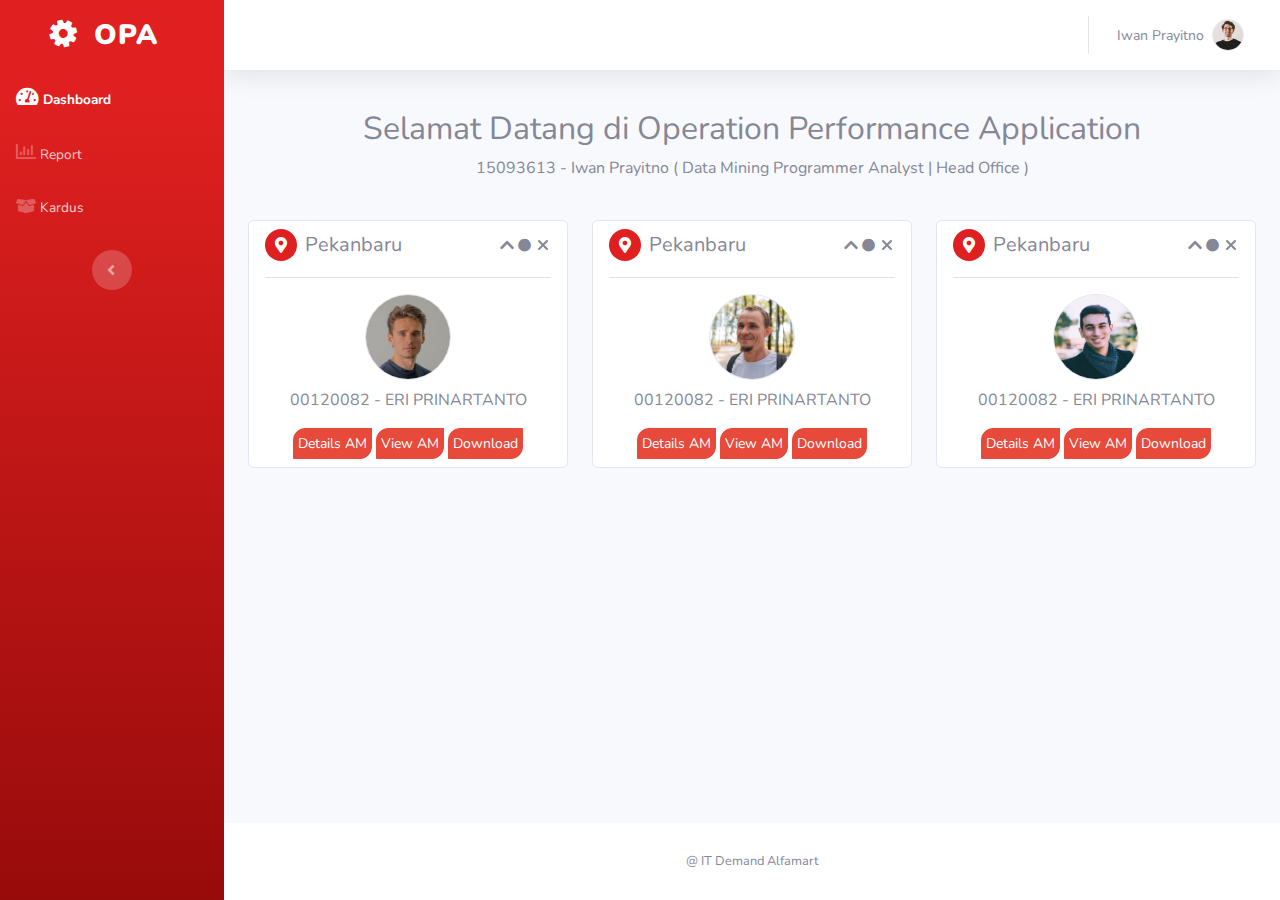
==== dashboard.html @ b94da0c9 "update" ====
<!DOCTYPE html>
<html>

<head>
    <meta charset="utf-8">
    <meta name="viewport" content="width=device-width, initial-scale=1.0, shrink-to-fit=no">
    <title>Dashboard - Brand</title>
    <link rel="stylesheet" href="assets/bootstrap/css/bootstrap.min.css">
    <link rel="stylesheet" href="https://fonts.googleapis.com/css?family=Nunito:200,200i,300,300i,400,400i,600,600i,700,700i,800,800i,900,900i&amp;display=swap">
    <link rel="stylesheet" href="assets/fonts/fontawesome-all.min.css">
    <link rel="stylesheet" href="assets/fonts/font-awesome.min.css">
    <link rel="stylesheet" href="assets/fonts/fontawesome5-overrides.min.css">
    <link rel="stylesheet" href="assets/css/Features-Cards-icons.css">
    <link rel="stylesheet" href="assets/css/untitled.css">
</head>

<body id="page-top">
    <div id="wrapper">
        <nav class="navbar navbar-dark align-items-start sidebar sidebar-dark accordion bg-gradient-red p-0">
            <div class="container-fluid d-flex flex-column p-0"><a class="navbar-brand d-flex justify-content-center align-items-center sidebar-brand m-0" href="#">
                    <div class="sidebar-brand-icon rotate-n-15"><i class="fa fa-gear"></i></div>
                    <div class="sidebar-brand-text mx-3"><span style="font-size: 28px;"><strong>OPA</strong><br></span></div>
                </a>
                <hr class="sidebar-divider my-0">
                <ul class="navbar-nav text-light" id="accordionSidebar">
                    <li class="nav-item"><a class="nav-link active" href="dashboard.html"><i class="fas fa-tachometer-alt" style="font-size: 20px;"></i><span>Dashboard</span></a></li>
                    <li class="nav-item"></li>
                    <li class="nav-item"><a class="nav-link" href="viewsummary.html"><i class="far fa-chart-bar" style="font-size: 20px;"></i><span>Report</span></a></li>
                    <li class="nav-item"><a class="nav-link" href="kardus.html"><i class="fas fa-box-open" style="font-size: 16px;"></i><span>Kardus</span></a></li>
                    <li class="nav-item"></li>
                </ul>
                <div class="text-center d-none d-md-inline"><button class="btn rounded-circle border-0" id="sidebarToggle" type="button"></button></div>
            </div>
        </nav>
        <div class="d-flex flex-column" id="content-wrapper">
            <div id="content">
                <nav class="navbar navbar-light navbar-expand bg-white shadow mb-4 topbar static-top">
                    <div class="container-fluid"><button class="btn btn-link d-md-none rounded-circle me-3" id="sidebarToggleTop" type="button"><i class="fas fa-bars text-danger"></i></button>
                        <ul class="navbar-nav flex-nowrap ms-auto">
                            <li class="nav-item dropdown no-arrow mx-1">
                                <div class="shadow dropdown-list dropdown-menu dropdown-menu-end" aria-labelledby="alertsDropdown"></div>
                            </li>
                            <div class="d-none d-sm-block topbar-divider"></div>
                            <li class="nav-item dropdown no-arrow">
                                <div class="nav-item dropdown no-arrow"><a class="dropdown-toggle nav-link" aria-expanded="false" data-bs-toggle="dropdown" href="#"><span class="d-block d-lg-inline me-2 text-gray-600 small">Iwan Prayitno</span><img class="border rounded-circle img-profile" src="assets/img/avatars/ProfileMain.png"></a>
                                    <div class="dropdown-menu shadow dropdown-menu-end animated--grow-in"><a class="dropdown-item" href="#"><i class="fas fa-user fa-sm fa-fw me-2 text-gray-400"></i>&nbsp;Profile</a><a class="dropdown-item" href="#"><i class="fas fa-cogs fa-sm fa-fw me-2 text-gray-400"></i>&nbsp;Settings</a><a class="dropdown-item" href="#"><i class="fas fa-list fa-sm fa-fw me-2 text-gray-400"></i>&nbsp;Activity log</a>
                                        <div class="dropdown-divider"></div><a class="dropdown-item" href="index.html"><i class="fas fa-sign-out-alt fa-sm fa-fw me-2 text-gray-400"></i>&nbsp;Logout</a>
                                    </div>
                                </div>
                            </li>
                        </ul>
                    </div>
                </nav>
                <div class="container py-4 py-xl-3">
                    <div class="row mb-4">
                        <div class="col-md-12 col-xl-10 text-center mx-auto">
                            <h2>Selamat Datang di Operation Performance Application</h2>
                            <p class="w-lg-50">15093613 - Iwan Prayitno ( Data Mining Programmer Analyst | Head Office )</p>
                        </div>
                    </div>
                    <div class="row gy-4 row-cols-1 row-cols-md-2 row-cols-xl-3" style="--bs-primary: #E02020;--bs-primary-rgb: 224,32,32;">
                        <div class="col">
                            <div class="card">
                                <div class="card-body py-2 px-3 text-center">
                                    <div class="d-flex align-items-center">
                                        <div class="bs-icon-sm bs-icon-circle bs-icon-primary d-flex justify-content-center align-items-center d-inline-block bs-icon me-2"><i class="fas fa-map-marker-alt"></i></div>
                                        <h5 class="m-0">Pekanbaru</h5><i class="fas fa-chevron-up ms-auto"></i><i class="fas fa-circle ms-1" style="font-size: 13px;"></i><svg xmlns="http://www.w3.org/2000/svg" viewBox="-96 0 512 512" width="1em" height="1em" fill="currentColor" class="ms-1">
                                            <!--! Font Awesome Free 6.1.1 by @fontawesome - https://fontawesome.com License - https://fontawesome.com/license/free (Icons: CC BY 4.0, Fonts: SIL OFL 1.1, Code: MIT License) Copyright 2022 Fonticons, Inc. -->
                                            <path d="M310.6 361.4c12.5 12.5 12.5 32.75 0 45.25C304.4 412.9 296.2 416 288 416s-16.38-3.125-22.62-9.375L160 301.3L54.63 406.6C48.38 412.9 40.19 416 32 416S15.63 412.9 9.375 406.6c-12.5-12.5-12.5-32.75 0-45.25l105.4-105.4L9.375 150.6c-12.5-12.5-12.5-32.75 0-45.25s32.75-12.5 45.25 0L160 210.8l105.4-105.4c12.5-12.5 32.75-12.5 45.25 0s12.5 32.75 0 45.25l-105.4 105.4L310.6 361.4z"></path>
                                        </svg>
                                    </div>
                                    <hr><img class="border rounded-circle img-profile mb-2" src="assets/img/avatars/Profile.png" width="86" height="86">
                                    <p class="card-text">00120082 - ERI PRINARTANTO</p>
                                    <div class="d-flex justify-content-center"><button class="btn btn-danger btn-sm w-auto px-1 btn-border-alf me-1" type="button">Details AM</button><button class="btn btn-danger btn-sm w-auto px-1 btn-border-alf me-1" type="button">View AM</button><button class="btn btn-danger btn-sm w-auto px-1 btn-border-alf" type="button">Download</button></div>
                                </div>
                            </div>
                        </div>
                        <div class="col">
                            <div class="card">
                                <div class="card-body py-2 px-3 text-center">
                                    <div class="d-flex align-items-center">
                                        <div class="bs-icon-sm bs-icon-circle bs-icon-primary d-flex justify-content-center align-items-center d-inline-block bs-icon me-2"><i class="fas fa-map-marker-alt"></i></div>
                                        <h5 class="m-0">Pekanbaru</h5><i class="fas fa-chevron-up ms-auto"></i><i class="fas fa-circle ms-1" style="font-size: 13px;"></i><svg xmlns="http://www.w3.org/2000/svg" viewBox="-96 0 512 512" width="1em" height="1em" fill="currentColor" class="ms-1">
                                            <!--! Font Awesome Free 6.1.1 by @fontawesome - https://fontawesome.com License - https://fontawesome.com/license/free (Icons: CC BY 4.0, Fonts: SIL OFL 1.1, Code: MIT License) Copyright 2022 Fonticons, Inc. -->
                                            <path d="M310.6 361.4c12.5 12.5 12.5 32.75 0 45.25C304.4 412.9 296.2 416 288 416s-16.38-3.125-22.62-9.375L160 301.3L54.63 406.6C48.38 412.9 40.19 416 32 416S15.63 412.9 9.375 406.6c-12.5-12.5-12.5-32.75 0-45.25l105.4-105.4L9.375 150.6c-12.5-12.5-12.5-32.75 0-45.25s32.75-12.5 45.25 0L160 210.8l105.4-105.4c12.5-12.5 32.75-12.5 45.25 0s12.5 32.75 0 45.25l-105.4 105.4L310.6 361.4z"></path>
                                        </svg>
                                    </div>
                                    <hr><img class="border rounded-circle img-profile mb-2" src="assets/img/avatars/Profile1.png" width="86" height="86">
                                    <p class="card-text">00120082 - ERI PRINARTANTO</p>
                                    <div class="d-flex justify-content-center"><button class="btn btn-danger btn-sm w-auto px-1 btn-border-alf me-1" type="button">Details AM</button><button class="btn btn-danger btn-sm w-auto px-1 btn-border-alf me-1" type="button">View AM</button><button class="btn btn-danger btn-sm w-auto px-1 btn-border-alf" type="button">Download</button></div>
                                </div>
                            </div>
                        </div>
                        <div class="col">
                            <div class="card">
                                <div class="card-body py-2 px-3 text-center">
                                    <div class="d-flex align-items-center">
                                        <div class="bs-icon-sm bs-icon-circle bs-icon-primary d-flex justify-content-center align-items-center d-inline-block bs-icon me-2"><i class="fas fa-map-marker-alt"></i></div>
                                        <h5 class="m-0">Pekanbaru</h5><i class="fas fa-chevron-up ms-auto"></i><i class="fas fa-circle ms-1" style="font-size: 13px;"></i><svg xmlns="http://www.w3.org/2000/svg" viewBox="-96 0 512 512" width="1em" height="1em" fill="currentColor" class="ms-1">
                                            <!--! Font Awesome Free 6.1.1 by @fontawesome - https://fontawesome.com License - https://fontawesome.com/license/free (Icons: CC BY 4.0, Fonts: SIL OFL 1.1, Code: MIT License) Copyright 2022 Fonticons, Inc. -->
                                            <path d="M310.6 361.4c12.5 12.5 12.5 32.75 0 45.25C304.4 412.9 296.2 416 288 416s-16.38-3.125-22.62-9.375L160 301.3L54.63 406.6C48.38 412.9 40.19 416 32 416S15.63 412.9 9.375 406.6c-12.5-12.5-12.5-32.75 0-45.25l105.4-105.4L9.375 150.6c-12.5-12.5-12.5-32.75 0-45.25s32.75-12.5 45.25 0L160 210.8l105.4-105.4c12.5-12.5 32.75-12.5 45.25 0s12.5 32.75 0 45.25l-105.4 105.4L310.6 361.4z"></path>
                                        </svg>
                                    </div>
                                    <hr><img class="border rounded-circle img-profile mb-2" src="assets/img/avatars/Profile2.png" width="86" height="86">
                                    <p class="card-text">00120082 - ERI PRINARTANTO</p>
                                    <div class="d-flex justify-content-center"><button class="btn btn-danger btn-sm w-auto px-1 btn-border-alf me-1" type="button">Details AM</button><button class="btn btn-danger btn-sm w-auto px-1 btn-border-alf me-1" type="button">View AM</button><button class="btn btn-danger btn-sm w-auto px-1 btn-border-alf" type="button">Download</button></div>
                                </div>
                            </div>
                        </div>
                    </div>
                </div>
            </div>
            <footer class="bg-white sticky-footer">
                <div class="container my-auto">
                    <div class="text-center my-auto copyright"><span>@ IT Demand Alfamart</span></div>
                </div>
            </footer>
        </div>
    </div>
    <script src="assets/bootstrap/js/bootstrap.min.js"></script>
    <script src="assets/js/theme.js"></script>
</body>

</html>
---- assets/fonts/fontawesome5-overrides.min.css ----
.fab.fa-bitcoin:before{content:"\f379"}.far.fa-calendar:before,.fas.fa-calendar:before{content:"\f133"}.far.fa-clipboard:before,.fas.fa-clipboard:before{content:"\f328"}.fab.fa-facebook-f:before{content:"\f39e"}.fab.fa-google-plus:before{content:"\f2b3"}.fas.fa-hotel:before{content:"\f594"}.fab.fa-linkedin:before{content:"\f08c"}.fas.fa-reply:before{content:"\f3e5"}.fas.fa-thermometer:before{content:"\f491"}.fab.fa-vimeo:before{content:"\f40a"}.far.fa-window-close:before,.fas.fa-window-close:before{content:"\f410"}.fab.fa-youtube-square:before{content:"\f431"}
---- assets/css/Features-Cards-icons.css ----
.bs-icon {
  --bs-icon-size: .75rem;
  display: flex;
  flex-shrink: 0;
  justify-content: center;
  align-items: center;
  font-size: var(--bs-icon-size);
  width: calc(var(--bs-icon-size) * 2);
  height: calc(var(--bs-icon-size) * 2);
  color: var(--bs-primary);
}

.bs-icon-xs {
  --bs-icon-size: 1rem;
  width: calc(var(--bs-icon-size) * 1.5);
  height: calc(var(--bs-icon-size) * 1.5);
}

.bs-icon-sm {
  --bs-icon-size: 1rem;
}

.bs-icon-md {
  --bs-icon-size: 1.5rem;
}

.bs-icon-lg {
  --bs-icon-size: 2rem;
}

.bs-icon-xl {
  --bs-icon-size: 2.5rem;
}

.bs-icon.bs-icon-primary {
  color: var(--bs-white);
  background: var(--bs-primary);
}

.bs-icon.bs-icon-primary-light {
  color: var(--bs-primary);
  background: rgba(var(--bs-primary-rgb), .2);
}

.bs-icon.bs-icon-semi-white {
  color: var(--bs-primary);
  background: rgba(255, 255, 255, .5);
}

.bs-icon.bs-icon-rounded {
  border-radius: .5rem;
}

.bs-icon.bs-icon-circle {
  border-radius: 50%;
}
---- assets/css/untitled.css ----
.border-radius-alfamart {
  border-radius: 24px 0px 24px 0px;
}

.bg-gradient-red {
  background-color: #E02020;
  background-image: linear-gradient(180deg, #E02020 10%, #980b0b 100%);
  background-size: cover;
}

.webkit-center {
  text-align: -webkit-center;
}

.red-alfa {
  background: #E02020;
}

.btn-border-alf {
  border-radius: 12px 0 12px 0;
}

.vertical-align-middle {
  vertical-align: middle;
}

.dropdown-item.active, .dropdown-item:active {
  color: #fff;
  text-decoration: none;
  background-color: #E02020;
}
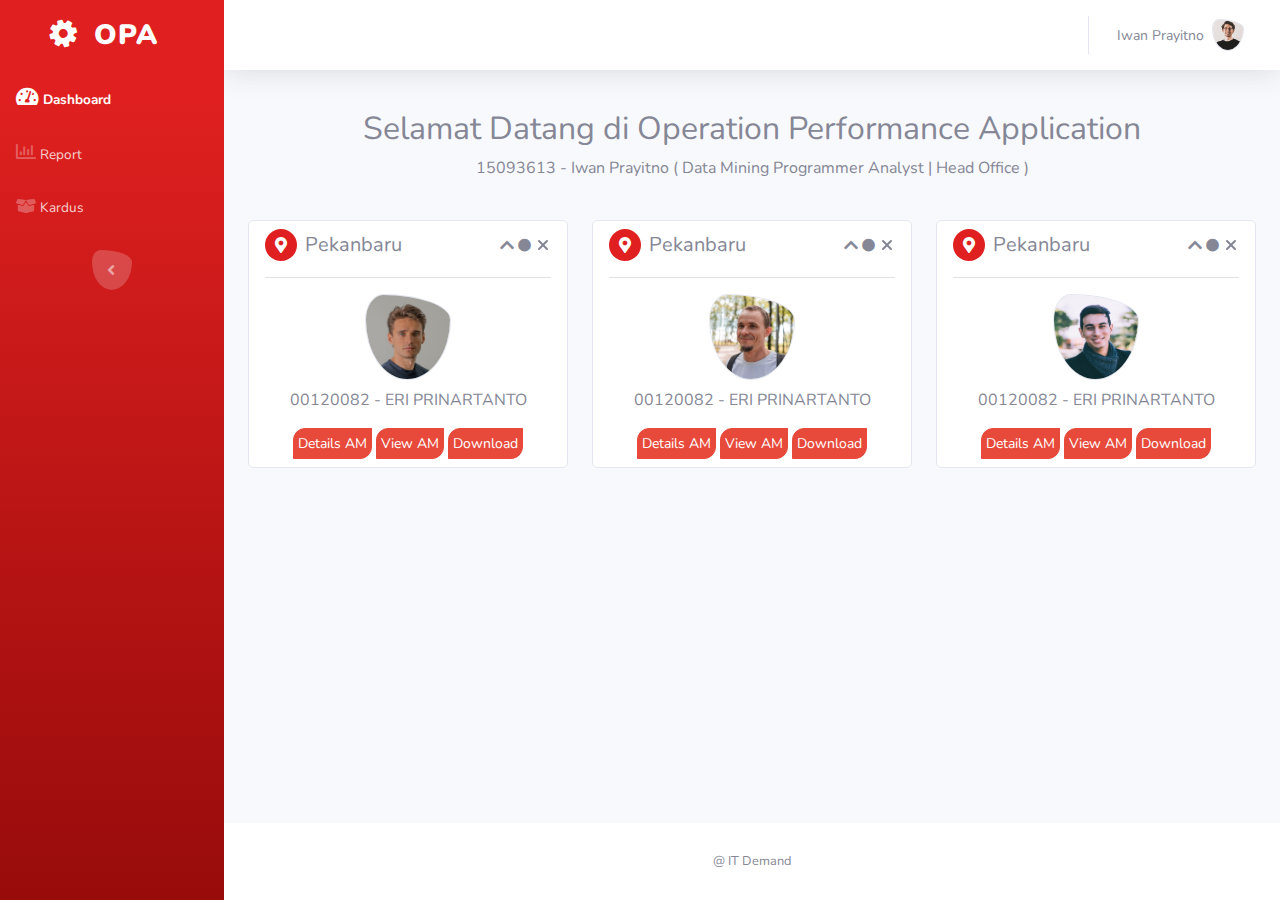
==== commit b6344cd6: "update" ====
--- a/dashboard.html
+++ b/dashboard.html
@@ -112,7 +112,7 @@
             </div>
             <footer class="bg-white sticky-footer">
                 <div class="container my-auto">
-                    <div class="text-center my-auto copyright"><span>@ IT Demand Alfamart</span></div>
+                    <div class="text-center my-auto copyright"><span>@ IT Demand</span></div>
                 </div>
             </footer>
         </div>
--- a/assets/css/untitled.css
+++ b/assets/css/untitled.css
@@ -30,3 +30,7 @@
   background-color: #E02020;
 }
 
+.rounded-circle {
+  border-radius: 21% 79% 51% 49% / 30% 30% 70% 70% !important;
+}
+
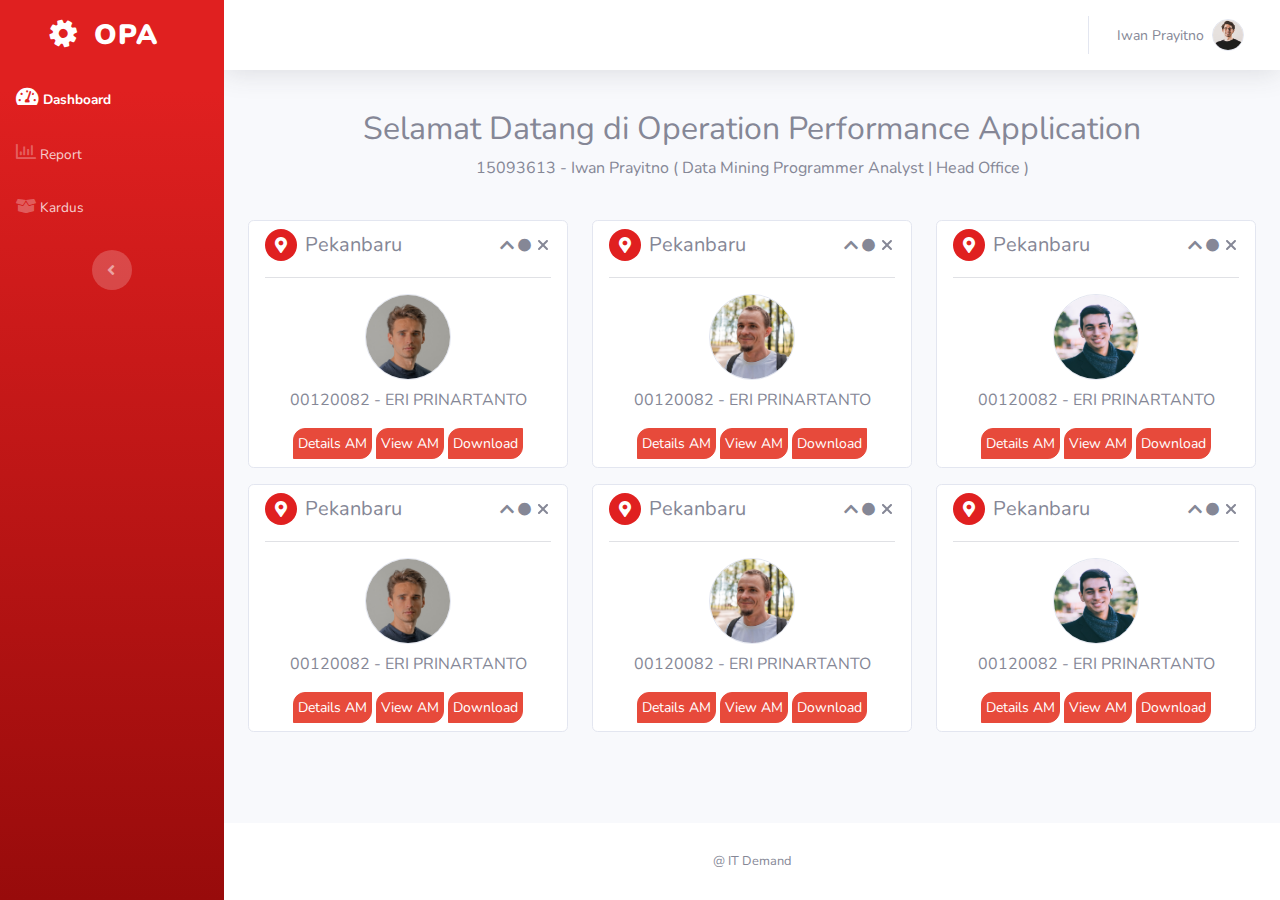
==== commit b18fd371: "update" ====
--- a/dashboard.html
+++ b/dashboard.html
@@ -58,7 +58,57 @@
                             <p class="w-lg-50">15093613 - Iwan Prayitno ( Data Mining Programmer Analyst | Head Office )</p>
                         </div>
                     </div>
-                    <div class="row gy-4 row-cols-1 row-cols-md-2 row-cols-xl-3" style="--bs-primary: #E02020;--bs-primary-rgb: 224,32,32;">
+                    <div class="row gy-4 row-cols-1 row-cols-md-2 row-cols-xl-3 mb-3" style="--bs-primary: #E02020;--bs-primary-rgb: 224,32,32;">
+                        <div class="col">
+                            <div class="card">
+                                <div class="card-body py-2 px-3 text-center">
+                                    <div class="d-flex align-items-center">
+                                        <div class="bs-icon-sm bs-icon-circle bs-icon-primary d-flex justify-content-center align-items-center d-inline-block bs-icon me-2"><i class="fas fa-map-marker-alt"></i></div>
+                                        <h5 class="m-0">Pekanbaru</h5><i class="fas fa-chevron-up ms-auto"></i><i class="fas fa-circle ms-1" style="font-size: 13px;"></i><svg xmlns="http://www.w3.org/2000/svg" viewBox="-96 0 512 512" width="1em" height="1em" fill="currentColor" class="ms-1">
+                                            <!--! Font Awesome Free 6.1.1 by @fontawesome - https://fontawesome.com License - https://fontawesome.com/license/free (Icons: CC BY 4.0, Fonts: SIL OFL 1.1, Code: MIT License) Copyright 2022 Fonticons, Inc. -->
+                                            <path d="M310.6 361.4c12.5 12.5 12.5 32.75 0 45.25C304.4 412.9 296.2 416 288 416s-16.38-3.125-22.62-9.375L160 301.3L54.63 406.6C48.38 412.9 40.19 416 32 416S15.63 412.9 9.375 406.6c-12.5-12.5-12.5-32.75 0-45.25l105.4-105.4L9.375 150.6c-12.5-12.5-12.5-32.75 0-45.25s32.75-12.5 45.25 0L160 210.8l105.4-105.4c12.5-12.5 32.75-12.5 45.25 0s12.5 32.75 0 45.25l-105.4 105.4L310.6 361.4z"></path>
+                                        </svg>
+                                    </div>
+                                    <hr><img class="border rounded-circle img-profile mb-2" src="assets/img/avatars/Profile.png" width="86" height="86">
+                                    <p class="card-text">00120082 - ERI PRINARTANTO</p>
+                                    <div class="d-flex justify-content-center"><button class="btn btn-danger btn-sm w-auto px-1 btn-border-alf me-1" type="button">Details AM</button><button class="btn btn-danger btn-sm w-auto px-1 btn-border-alf me-1" type="button">View AM</button><button class="btn btn-danger btn-sm w-auto px-1 btn-border-alf" type="button">Download</button></div>
+                                </div>
+                            </div>
+                        </div>
+                        <div class="col">
+                            <div class="card">
+                                <div class="card-body py-2 px-3 text-center">
+                                    <div class="d-flex align-items-center">
+                                        <div class="bs-icon-sm bs-icon-circle bs-icon-primary d-flex justify-content-center align-items-center d-inline-block bs-icon me-2"><i class="fas fa-map-marker-alt"></i></div>
+                                        <h5 class="m-0">Pekanbaru</h5><i class="fas fa-chevron-up ms-auto"></i><i class="fas fa-circle ms-1" style="font-size: 13px;"></i><svg xmlns="http://www.w3.org/2000/svg" viewBox="-96 0 512 512" width="1em" height="1em" fill="currentColor" class="ms-1">
+                                            <!--! Font Awesome Free 6.1.1 by @fontawesome - https://fontawesome.com License - https://fontawesome.com/license/free (Icons: CC BY 4.0, Fonts: SIL OFL 1.1, Code: MIT License) Copyright 2022 Fonticons, Inc. -->
+                                            <path d="M310.6 361.4c12.5 12.5 12.5 32.75 0 45.25C304.4 412.9 296.2 416 288 416s-16.38-3.125-22.62-9.375L160 301.3L54.63 406.6C48.38 412.9 40.19 416 32 416S15.63 412.9 9.375 406.6c-12.5-12.5-12.5-32.75 0-45.25l105.4-105.4L9.375 150.6c-12.5-12.5-12.5-32.75 0-45.25s32.75-12.5 45.25 0L160 210.8l105.4-105.4c12.5-12.5 32.75-12.5 45.25 0s12.5 32.75 0 45.25l-105.4 105.4L310.6 361.4z"></path>
+                                        </svg>
+                                    </div>
+                                    <hr><img class="border rounded-circle img-profile mb-2" src="assets/img/avatars/Profile1.png" width="86" height="86">
+                                    <p class="card-text">00120082 - ERI PRINARTANTO</p>
+                                    <div class="d-flex justify-content-center"><button class="btn btn-danger btn-sm w-auto px-1 btn-border-alf me-1" type="button">Details AM</button><button class="btn btn-danger btn-sm w-auto px-1 btn-border-alf me-1" type="button">View AM</button><button class="btn btn-danger btn-sm w-auto px-1 btn-border-alf" type="button">Download</button></div>
+                                </div>
+                            </div>
+                        </div>
+                        <div class="col">
+                            <div class="card">
+                                <div class="card-body py-2 px-3 text-center">
+                                    <div class="d-flex align-items-center">
+                                        <div class="bs-icon-sm bs-icon-circle bs-icon-primary d-flex justify-content-center align-items-center d-inline-block bs-icon me-2"><i class="fas fa-map-marker-alt"></i></div>
+                                        <h5 class="m-0">Pekanbaru</h5><i class="fas fa-chevron-up ms-auto"></i><i class="fas fa-circle ms-1" style="font-size: 13px;"></i><svg xmlns="http://www.w3.org/2000/svg" viewBox="-96 0 512 512" width="1em" height="1em" fill="currentColor" class="ms-1">
+                                            <!--! Font Awesome Free 6.1.1 by @fontawesome - https://fontawesome.com License - https://fontawesome.com/license/free (Icons: CC BY 4.0, Fonts: SIL OFL 1.1, Code: MIT License) Copyright 2022 Fonticons, Inc. -->
+                                            <path d="M310.6 361.4c12.5 12.5 12.5 32.75 0 45.25C304.4 412.9 296.2 416 288 416s-16.38-3.125-22.62-9.375L160 301.3L54.63 406.6C48.38 412.9 40.19 416 32 416S15.63 412.9 9.375 406.6c-12.5-12.5-12.5-32.75 0-45.25l105.4-105.4L9.375 150.6c-12.5-12.5-12.5-32.75 0-45.25s32.75-12.5 45.25 0L160 210.8l105.4-105.4c12.5-12.5 32.75-12.5 45.25 0s12.5 32.75 0 45.25l-105.4 105.4L310.6 361.4z"></path>
+                                        </svg>
+                                    </div>
+                                    <hr><img class="border rounded-circle img-profile mb-2" src="assets/img/avatars/Profile2.png" width="86" height="86">
+                                    <p class="card-text">00120082 - ERI PRINARTANTO</p>
+                                    <div class="d-flex justify-content-center"><button class="btn btn-danger btn-sm w-auto px-1 btn-border-alf me-1" type="button">Details AM</button><button class="btn btn-danger btn-sm w-auto px-1 btn-border-alf me-1" type="button">View AM</button><button class="btn btn-danger btn-sm w-auto px-1 btn-border-alf" type="button">Download</button></div>
+                                </div>
+                            </div>
+                        </div>
+                    </div>
+                    <div class="row gy-4 row-cols-1 row-cols-md-2 row-cols-xl-3 mb-3" style="--bs-primary: #E02020;--bs-primary-rgb: 224,32,32;">
                         <div class="col">
                             <div class="card">
                                 <div class="card-body py-2 px-3 text-center">
@@ -118,6 +168,7 @@
         </div>
     </div>
     <script src="assets/bootstrap/js/bootstrap.min.js"></script>
+    <script src="assets/js/gaugechart.js"></script>
     <script src="assets/js/theme.js"></script>
 </body>
 
--- a/assets/css/untitled.css
+++ b/assets/css/untitled.css
@@ -31,6 +31,6 @@
 }
 
 .rounded-circle {
-  border-radius: 21% 79% 51% 49% / 30% 30% 70% 70% !important;
+  border-radius: 50%;
 }
 
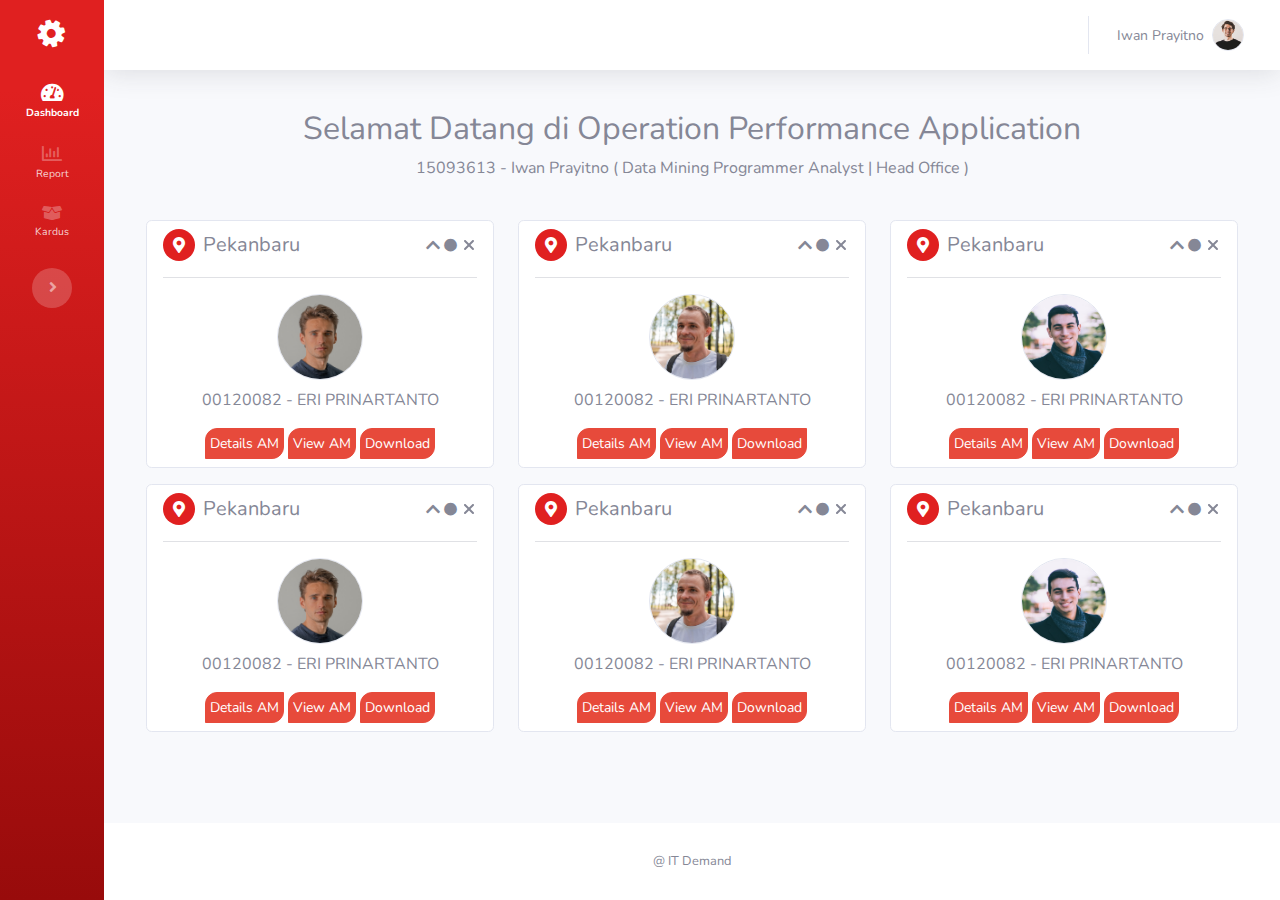
==== commit 8654b1f3: "update" ====
--- a/dashboard.html
+++ b/dashboard.html
@@ -16,7 +16,7 @@
 
 <body id="page-top">
     <div id="wrapper">
-        <nav class="navbar navbar-dark align-items-start sidebar sidebar-dark accordion bg-gradient-red p-0">
+        <nav class="navbar navbar-dark align-items-start sidebar sidebar-dark accordion bg-gradient-red p-0 toggled">
             <div class="container-fluid d-flex flex-column p-0"><a class="navbar-brand d-flex justify-content-center align-items-center sidebar-brand m-0" href="#">
                     <div class="sidebar-brand-icon rotate-n-15"><i class="fa fa-gear"></i></div>
                     <div class="sidebar-brand-text mx-3"><span style="font-size: 28px;"><strong>OPA</strong><br></span></div>
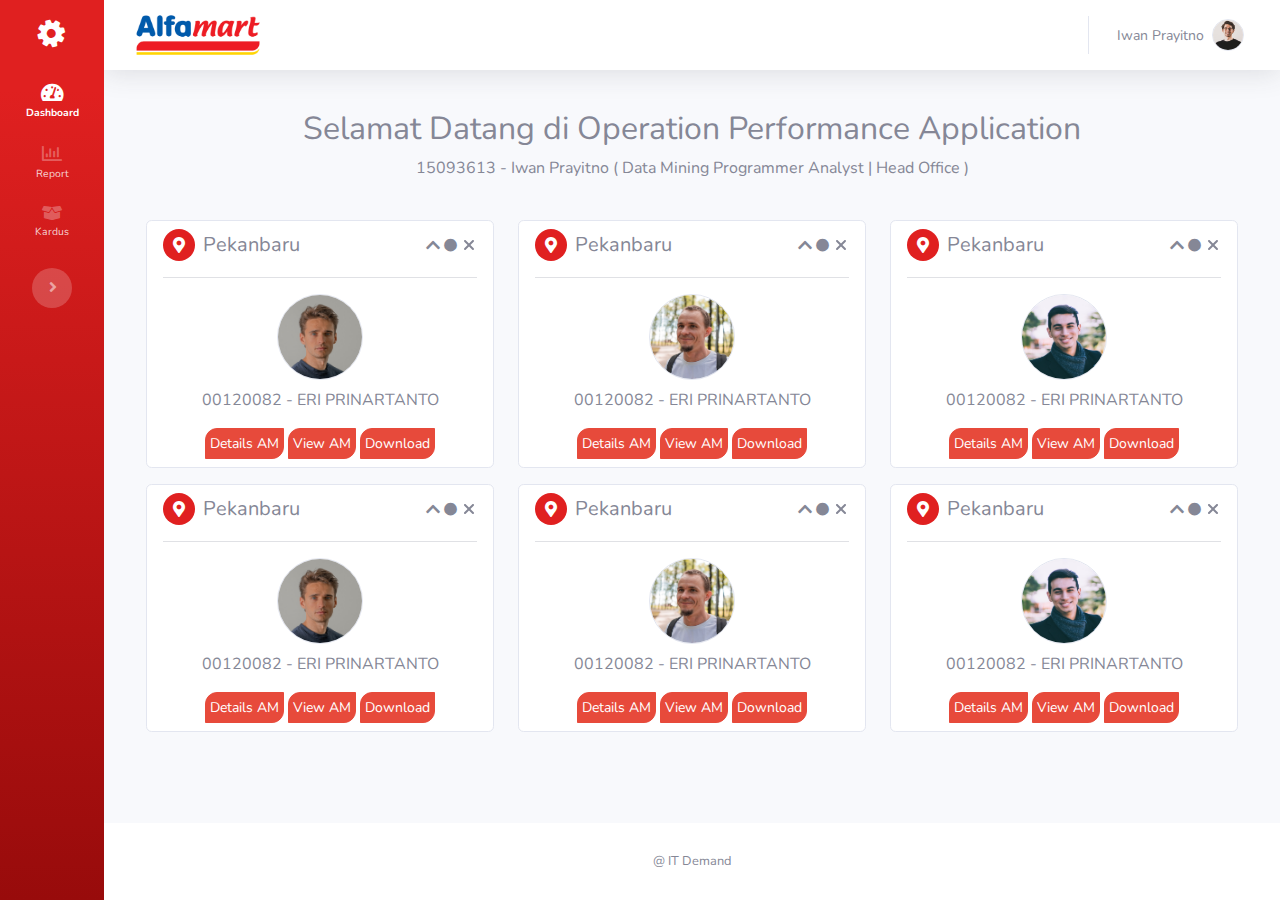
==== commit 3b243d46: "update" ====
--- a/dashboard.html
+++ b/dashboard.html
@@ -1,175 +1,503 @@
 <!DOCTYPE html>
 <html>
+  <head>
+    <meta charset="utf-8" />
+    <meta
+      name="viewport"
+      content="width=device-width, initial-scale=1.0, shrink-to-fit=no"
+    />
+    <title>Dashboard - Brand</title>
+    <link rel="stylesheet" href="assets/bootstrap/css/bootstrap.min.css" />
+    <link
+      rel="stylesheet"
+      href="https://fonts.googleapis.com/css?family=Nunito:200,200i,300,300i,400,400i,600,600i,700,700i,800,800i,900,900i&amp;display=swap"
+    />
+    <link rel="stylesheet" href="assets/fonts/fontawesome-all.min.css" />
+    <link rel="stylesheet" href="assets/fonts/font-awesome.min.css" />
+    <link rel="stylesheet" href="assets/fonts/fontawesome5-overrides.min.css" />
+    <link rel="stylesheet" href="assets/css/Features-Cards-icons.css" />
+    <link rel="stylesheet" href="assets/css/untitled.css" />
+  </head>
 
-<head>
-    <meta charset="utf-8">
-    <meta name="viewport" content="width=device-width, initial-scale=1.0, shrink-to-fit=no">
-    <title>Dashboard - Brand</title>
-    <link rel="stylesheet" href="assets/bootstrap/css/bootstrap.min.css">
-    <link rel="stylesheet" href="https://fonts.googleapis.com/css?family=Nunito:200,200i,300,300i,400,400i,600,600i,700,700i,800,800i,900,900i&amp;display=swap">
-    <link rel="stylesheet" href="assets/fonts/fontawesome-all.min.css">
-    <link rel="stylesheet" href="assets/fonts/font-awesome.min.css">
-    <link rel="stylesheet" href="assets/fonts/fontawesome5-overrides.min.css">
-    <link rel="stylesheet" href="assets/css/Features-Cards-icons.css">
-    <link rel="stylesheet" href="assets/css/untitled.css">
-</head>
-
-<body id="page-top">
+  <body id="page-top">
     <div id="wrapper">
-        <nav class="navbar navbar-dark align-items-start sidebar sidebar-dark accordion bg-gradient-red p-0 toggled">
-            <div class="container-fluid d-flex flex-column p-0"><a class="navbar-brand d-flex justify-content-center align-items-center sidebar-brand m-0" href="#">
-                    <div class="sidebar-brand-icon rotate-n-15"><i class="fa fa-gear"></i></div>
-                    <div class="sidebar-brand-text mx-3"><span style="font-size: 28px;"><strong>OPA</strong><br></span></div>
-                </a>
-                <hr class="sidebar-divider my-0">
-                <ul class="navbar-nav text-light" id="accordionSidebar">
-                    <li class="nav-item"><a class="nav-link active" href="dashboard.html"><i class="fas fa-tachometer-alt" style="font-size: 20px;"></i><span>Dashboard</span></a></li>
-                    <li class="nav-item"></li>
-                    <li class="nav-item"><a class="nav-link" href="viewsummary.html"><i class="far fa-chart-bar" style="font-size: 20px;"></i><span>Report</span></a></li>
-                    <li class="nav-item"><a class="nav-link" href="kardus.html"><i class="fas fa-box-open" style="font-size: 16px;"></i><span>Kardus</span></a></li>
-                    <li class="nav-item"></li>
-                </ul>
-                <div class="text-center d-none d-md-inline"><button class="btn rounded-circle border-0" id="sidebarToggle" type="button"></button></div>
-            </div>
-        </nav>
-        <div class="d-flex flex-column" id="content-wrapper">
-            <div id="content">
-                <nav class="navbar navbar-light navbar-expand bg-white shadow mb-4 topbar static-top">
-                    <div class="container-fluid"><button class="btn btn-link d-md-none rounded-circle me-3" id="sidebarToggleTop" type="button"><i class="fas fa-bars text-danger"></i></button>
-                        <ul class="navbar-nav flex-nowrap ms-auto">
-                            <li class="nav-item dropdown no-arrow mx-1">
-                                <div class="shadow dropdown-list dropdown-menu dropdown-menu-end" aria-labelledby="alertsDropdown"></div>
-                            </li>
-                            <div class="d-none d-sm-block topbar-divider"></div>
-                            <li class="nav-item dropdown no-arrow">
-                                <div class="nav-item dropdown no-arrow"><a class="dropdown-toggle nav-link" aria-expanded="false" data-bs-toggle="dropdown" href="#"><span class="d-block d-lg-inline me-2 text-gray-600 small">Iwan Prayitno</span><img class="border rounded-circle img-profile" src="assets/img/avatars/ProfileMain.png"></a>
-                                    <div class="dropdown-menu shadow dropdown-menu-end animated--grow-in"><a class="dropdown-item" href="#"><i class="fas fa-user fa-sm fa-fw me-2 text-gray-400"></i>&nbsp;Profile</a><a class="dropdown-item" href="#"><i class="fas fa-cogs fa-sm fa-fw me-2 text-gray-400"></i>&nbsp;Settings</a><a class="dropdown-item" href="#"><i class="fas fa-list fa-sm fa-fw me-2 text-gray-400"></i>&nbsp;Activity log</a>
-                                        <div class="dropdown-divider"></div><a class="dropdown-item" href="index.html"><i class="fas fa-sign-out-alt fa-sm fa-fw me-2 text-gray-400"></i>&nbsp;Logout</a>
-                                    </div>
-                                </div>
-                            </li>
-                        </ul>
-                    </div>
-                </nav>
-                <div class="container py-4 py-xl-3">
-                    <div class="row mb-4">
-                        <div class="col-md-12 col-xl-10 text-center mx-auto">
-                            <h2>Selamat Datang di Operation Performance Application</h2>
-                            <p class="w-lg-50">15093613 - Iwan Prayitno ( Data Mining Programmer Analyst | Head Office )</p>
-                        </div>
-                    </div>
-                    <div class="row gy-4 row-cols-1 row-cols-md-2 row-cols-xl-3 mb-3" style="--bs-primary: #E02020;--bs-primary-rgb: 224,32,32;">
-                        <div class="col">
-                            <div class="card">
-                                <div class="card-body py-2 px-3 text-center">
-                                    <div class="d-flex align-items-center">
-                                        <div class="bs-icon-sm bs-icon-circle bs-icon-primary d-flex justify-content-center align-items-center d-inline-block bs-icon me-2"><i class="fas fa-map-marker-alt"></i></div>
-                                        <h5 class="m-0">Pekanbaru</h5><i class="fas fa-chevron-up ms-auto"></i><i class="fas fa-circle ms-1" style="font-size: 13px;"></i><svg xmlns="http://www.w3.org/2000/svg" viewBox="-96 0 512 512" width="1em" height="1em" fill="currentColor" class="ms-1">
-                                            <!--! Font Awesome Free 6.1.1 by @fontawesome - https://fontawesome.com License - https://fontawesome.com/license/free (Icons: CC BY 4.0, Fonts: SIL OFL 1.1, Code: MIT License) Copyright 2022 Fonticons, Inc. -->
-                                            <path d="M310.6 361.4c12.5 12.5 12.5 32.75 0 45.25C304.4 412.9 296.2 416 288 416s-16.38-3.125-22.62-9.375L160 301.3L54.63 406.6C48.38 412.9 40.19 416 32 416S15.63 412.9 9.375 406.6c-12.5-12.5-12.5-32.75 0-45.25l105.4-105.4L9.375 150.6c-12.5-12.5-12.5-32.75 0-45.25s32.75-12.5 45.25 0L160 210.8l105.4-105.4c12.5-12.5 32.75-12.5 45.25 0s12.5 32.75 0 45.25l-105.4 105.4L310.6 361.4z"></path>
-                                        </svg>
-                                    </div>
-                                    <hr><img class="border rounded-circle img-profile mb-2" src="assets/img/avatars/Profile.png" width="86" height="86">
-                                    <p class="card-text">00120082 - ERI PRINARTANTO</p>
-                                    <div class="d-flex justify-content-center"><button class="btn btn-danger btn-sm w-auto px-1 btn-border-alf me-1" type="button">Details AM</button><button class="btn btn-danger btn-sm w-auto px-1 btn-border-alf me-1" type="button">View AM</button><button class="btn btn-danger btn-sm w-auto px-1 btn-border-alf" type="button">Download</button></div>
-                                </div>
-                            </div>
-                        </div>
-                        <div class="col">
-                            <div class="card">
-                                <div class="card-body py-2 px-3 text-center">
-                                    <div class="d-flex align-items-center">
-                                        <div class="bs-icon-sm bs-icon-circle bs-icon-primary d-flex justify-content-center align-items-center d-inline-block bs-icon me-2"><i class="fas fa-map-marker-alt"></i></div>
-                                        <h5 class="m-0">Pekanbaru</h5><i class="fas fa-chevron-up ms-auto"></i><i class="fas fa-circle ms-1" style="font-size: 13px;"></i><svg xmlns="http://www.w3.org/2000/svg" viewBox="-96 0 512 512" width="1em" height="1em" fill="currentColor" class="ms-1">
-                                            <!--! Font Awesome Free 6.1.1 by @fontawesome - https://fontawesome.com License - https://fontawesome.com/license/free (Icons: CC BY 4.0, Fonts: SIL OFL 1.1, Code: MIT License) Copyright 2022 Fonticons, Inc. -->
-                                            <path d="M310.6 361.4c12.5 12.5 12.5 32.75 0 45.25C304.4 412.9 296.2 416 288 416s-16.38-3.125-22.62-9.375L160 301.3L54.63 406.6C48.38 412.9 40.19 416 32 416S15.63 412.9 9.375 406.6c-12.5-12.5-12.5-32.75 0-45.25l105.4-105.4L9.375 150.6c-12.5-12.5-12.5-32.75 0-45.25s32.75-12.5 45.25 0L160 210.8l105.4-105.4c12.5-12.5 32.75-12.5 45.25 0s12.5 32.75 0 45.25l-105.4 105.4L310.6 361.4z"></path>
-                                        </svg>
-                                    </div>
-                                    <hr><img class="border rounded-circle img-profile mb-2" src="assets/img/avatars/Profile1.png" width="86" height="86">
-                                    <p class="card-text">00120082 - ERI PRINARTANTO</p>
-                                    <div class="d-flex justify-content-center"><button class="btn btn-danger btn-sm w-auto px-1 btn-border-alf me-1" type="button">Details AM</button><button class="btn btn-danger btn-sm w-auto px-1 btn-border-alf me-1" type="button">View AM</button><button class="btn btn-danger btn-sm w-auto px-1 btn-border-alf" type="button">Download</button></div>
-                                </div>
-                            </div>
-                        </div>
-                        <div class="col">
-                            <div class="card">
-                                <div class="card-body py-2 px-3 text-center">
-                                    <div class="d-flex align-items-center">
-                                        <div class="bs-icon-sm bs-icon-circle bs-icon-primary d-flex justify-content-center align-items-center d-inline-block bs-icon me-2"><i class="fas fa-map-marker-alt"></i></div>
-                                        <h5 class="m-0">Pekanbaru</h5><i class="fas fa-chevron-up ms-auto"></i><i class="fas fa-circle ms-1" style="font-size: 13px;"></i><svg xmlns="http://www.w3.org/2000/svg" viewBox="-96 0 512 512" width="1em" height="1em" fill="currentColor" class="ms-1">
-                                            <!--! Font Awesome Free 6.1.1 by @fontawesome - https://fontawesome.com License - https://fontawesome.com/license/free (Icons: CC BY 4.0, Fonts: SIL OFL 1.1, Code: MIT License) Copyright 2022 Fonticons, Inc. -->
-                                            <path d="M310.6 361.4c12.5 12.5 12.5 32.75 0 45.25C304.4 412.9 296.2 416 288 416s-16.38-3.125-22.62-9.375L160 301.3L54.63 406.6C48.38 412.9 40.19 416 32 416S15.63 412.9 9.375 406.6c-12.5-12.5-12.5-32.75 0-45.25l105.4-105.4L9.375 150.6c-12.5-12.5-12.5-32.75 0-45.25s32.75-12.5 45.25 0L160 210.8l105.4-105.4c12.5-12.5 32.75-12.5 45.25 0s12.5 32.75 0 45.25l-105.4 105.4L310.6 361.4z"></path>
-                                        </svg>
-                                    </div>
-                                    <hr><img class="border rounded-circle img-profile mb-2" src="assets/img/avatars/Profile2.png" width="86" height="86">
-                                    <p class="card-text">00120082 - ERI PRINARTANTO</p>
-                                    <div class="d-flex justify-content-center"><button class="btn btn-danger btn-sm w-auto px-1 btn-border-alf me-1" type="button">Details AM</button><button class="btn btn-danger btn-sm w-auto px-1 btn-border-alf me-1" type="button">View AM</button><button class="btn btn-danger btn-sm w-auto px-1 btn-border-alf" type="button">Download</button></div>
-                                </div>
-                            </div>
-                        </div>
-                    </div>
-                    <div class="row gy-4 row-cols-1 row-cols-md-2 row-cols-xl-3 mb-3" style="--bs-primary: #E02020;--bs-primary-rgb: 224,32,32;">
-                        <div class="col">
-                            <div class="card">
-                                <div class="card-body py-2 px-3 text-center">
-                                    <div class="d-flex align-items-center">
-                                        <div class="bs-icon-sm bs-icon-circle bs-icon-primary d-flex justify-content-center align-items-center d-inline-block bs-icon me-2"><i class="fas fa-map-marker-alt"></i></div>
-                                        <h5 class="m-0">Pekanbaru</h5><i class="fas fa-chevron-up ms-auto"></i><i class="fas fa-circle ms-1" style="font-size: 13px;"></i><svg xmlns="http://www.w3.org/2000/svg" viewBox="-96 0 512 512" width="1em" height="1em" fill="currentColor" class="ms-1">
-                                            <!--! Font Awesome Free 6.1.1 by @fontawesome - https://fontawesome.com License - https://fontawesome.com/license/free (Icons: CC BY 4.0, Fonts: SIL OFL 1.1, Code: MIT License) Copyright 2022 Fonticons, Inc. -->
-                                            <path d="M310.6 361.4c12.5 12.5 12.5 32.75 0 45.25C304.4 412.9 296.2 416 288 416s-16.38-3.125-22.62-9.375L160 301.3L54.63 406.6C48.38 412.9 40.19 416 32 416S15.63 412.9 9.375 406.6c-12.5-12.5-12.5-32.75 0-45.25l105.4-105.4L9.375 150.6c-12.5-12.5-12.5-32.75 0-45.25s32.75-12.5 45.25 0L160 210.8l105.4-105.4c12.5-12.5 32.75-12.5 45.25 0s12.5 32.75 0 45.25l-105.4 105.4L310.6 361.4z"></path>
-                                        </svg>
-                                    </div>
-                                    <hr><img class="border rounded-circle img-profile mb-2" src="assets/img/avatars/Profile.png" width="86" height="86">
-                                    <p class="card-text">00120082 - ERI PRINARTANTO</p>
-                                    <div class="d-flex justify-content-center"><button class="btn btn-danger btn-sm w-auto px-1 btn-border-alf me-1" type="button">Details AM</button><button class="btn btn-danger btn-sm w-auto px-1 btn-border-alf me-1" type="button">View AM</button><button class="btn btn-danger btn-sm w-auto px-1 btn-border-alf" type="button">Download</button></div>
-                                </div>
-                            </div>
-                        </div>
-                        <div class="col">
-                            <div class="card">
-                                <div class="card-body py-2 px-3 text-center">
-                                    <div class="d-flex align-items-center">
-                                        <div class="bs-icon-sm bs-icon-circle bs-icon-primary d-flex justify-content-center align-items-center d-inline-block bs-icon me-2"><i class="fas fa-map-marker-alt"></i></div>
-                                        <h5 class="m-0">Pekanbaru</h5><i class="fas fa-chevron-up ms-auto"></i><i class="fas fa-circle ms-1" style="font-size: 13px;"></i><svg xmlns="http://www.w3.org/2000/svg" viewBox="-96 0 512 512" width="1em" height="1em" fill="currentColor" class="ms-1">
-                                            <!--! Font Awesome Free 6.1.1 by @fontawesome - https://fontawesome.com License - https://fontawesome.com/license/free (Icons: CC BY 4.0, Fonts: SIL OFL 1.1, Code: MIT License) Copyright 2022 Fonticons, Inc. -->
-                                            <path d="M310.6 361.4c12.5 12.5 12.5 32.75 0 45.25C304.4 412.9 296.2 416 288 416s-16.38-3.125-22.62-9.375L160 301.3L54.63 406.6C48.38 412.9 40.19 416 32 416S15.63 412.9 9.375 406.6c-12.5-12.5-12.5-32.75 0-45.25l105.4-105.4L9.375 150.6c-12.5-12.5-12.5-32.75 0-45.25s32.75-12.5 45.25 0L160 210.8l105.4-105.4c12.5-12.5 32.75-12.5 45.25 0s12.5 32.75 0 45.25l-105.4 105.4L310.6 361.4z"></path>
-                                        </svg>
-                                    </div>
-                                    <hr><img class="border rounded-circle img-profile mb-2" src="assets/img/avatars/Profile1.png" width="86" height="86">
-                                    <p class="card-text">00120082 - ERI PRINARTANTO</p>
-                                    <div class="d-flex justify-content-center"><button class="btn btn-danger btn-sm w-auto px-1 btn-border-alf me-1" type="button">Details AM</button><button class="btn btn-danger btn-sm w-auto px-1 btn-border-alf me-1" type="button">View AM</button><button class="btn btn-danger btn-sm w-auto px-1 btn-border-alf" type="button">Download</button></div>
-                                </div>
-                            </div>
-                        </div>
-                        <div class="col">
-                            <div class="card">
-                                <div class="card-body py-2 px-3 text-center">
-                                    <div class="d-flex align-items-center">
-                                        <div class="bs-icon-sm bs-icon-circle bs-icon-primary d-flex justify-content-center align-items-center d-inline-block bs-icon me-2"><i class="fas fa-map-marker-alt"></i></div>
-                                        <h5 class="m-0">Pekanbaru</h5><i class="fas fa-chevron-up ms-auto"></i><i class="fas fa-circle ms-1" style="font-size: 13px;"></i><svg xmlns="http://www.w3.org/2000/svg" viewBox="-96 0 512 512" width="1em" height="1em" fill="currentColor" class="ms-1">
-                                            <!--! Font Awesome Free 6.1.1 by @fontawesome - https://fontawesome.com License - https://fontawesome.com/license/free (Icons: CC BY 4.0, Fonts: SIL OFL 1.1, Code: MIT License) Copyright 2022 Fonticons, Inc. -->
-                                            <path d="M310.6 361.4c12.5 12.5 12.5 32.75 0 45.25C304.4 412.9 296.2 416 288 416s-16.38-3.125-22.62-9.375L160 301.3L54.63 406.6C48.38 412.9 40.19 416 32 416S15.63 412.9 9.375 406.6c-12.5-12.5-12.5-32.75 0-45.25l105.4-105.4L9.375 150.6c-12.5-12.5-12.5-32.75 0-45.25s32.75-12.5 45.25 0L160 210.8l105.4-105.4c12.5-12.5 32.75-12.5 45.25 0s12.5 32.75 0 45.25l-105.4 105.4L310.6 361.4z"></path>
-                                        </svg>
-                                    </div>
-                                    <hr><img class="border rounded-circle img-profile mb-2" src="assets/img/avatars/Profile2.png" width="86" height="86">
-                                    <p class="card-text">00120082 - ERI PRINARTANTO</p>
-                                    <div class="d-flex justify-content-center"><button class="btn btn-danger btn-sm w-auto px-1 btn-border-alf me-1" type="button">Details AM</button><button class="btn btn-danger btn-sm w-auto px-1 btn-border-alf me-1" type="button">View AM</button><button class="btn btn-danger btn-sm w-auto px-1 btn-border-alf" type="button">Download</button></div>
-                                </div>
-                            </div>
-                        </div>
-                    </div>
+      <nav
+        class="navbar navbar-dark align-items-start sidebar sidebar-dark accordion bg-gradient-red p-0 toggled"
+      >
+        <div class="container-fluid d-flex flex-column p-0">
+          <a
+            class="navbar-brand d-flex justify-content-center align-items-center sidebar-brand m-0"
+            href="#"
+          >
+            <div class="sidebar-brand-icon rotate-n-15">
+              <i class="fa fa-gear"></i>
+            </div>
+            <div class="sidebar-brand-text mx-3">
+              <span style="font-size: 28px"><strong>OPA</strong><br /></span>
+            </div>
+          </a>
+          <hr class="sidebar-divider my-0" />
+          <ul class="navbar-nav text-light" id="accordionSidebar">
+            <li class="nav-item">
+              <a class="nav-link active" href="dashboard.html"
+                ><i class="fas fa-tachometer-alt" style="font-size: 20px"></i
+                ><span>Dashboard</span></a
+              >
+            </li>
+            <li class="nav-item"></li>
+            <li class="nav-item">
+              <a class="nav-link" href="viewsummary.html"
+                ><i class="far fa-chart-bar" style="font-size: 20px"></i
+                ><span>Report</span></a
+              >
+            </li>
+            <li class="nav-item">
+              <a class="nav-link" href="kardus.html"
+                ><i class="fas fa-box-open" style="font-size: 16px"></i
+                ><span>Kardus</span></a
+              >
+            </li>
+            <li class="nav-item"></li>
+          </ul>
+          <div class="text-center d-none d-md-inline">
+            <button
+              class="btn rounded-circle border-0"
+              id="sidebarToggle"
+              type="button"
+            ></button>
+          </div>
+        </div>
+      </nav>
+      <div class="d-flex flex-column" id="content-wrapper">
+        <div id="content">
+          <nav
+            class="navbar navbar-light navbar-expand bg-white shadow mb-4 topbar static-top"
+          >
+            <div class="container-fluid">
+              <button
+                class="btn btn-link d-md-none rounded-circle me-3"
+                id="sidebarToggleTop"
+                type="button"
+              >
+                <i class="fas fa-bars text-danger"></i>
+              </button>
+              <img
+                src="/assets/img/800px-ALFAMART_LOGO_BARU.png"
+                class="img-fluid"
+                width="140"
+                alt=""
+              />
+              <ul class="navbar-nav flex-nowrap ms-auto">
+                <div class="d-none d-sm-block topbar-divider"></div>
+                <li class="nav-item dropdown no-arrow">
+                  <div class="nav-item dropdown no-arrow">
+                    <a
+                      class="dropdown-toggle nav-link"
+                      aria-expanded="false"
+                      data-bs-toggle="dropdown"
+                      href="#"
+                      ><span
+                        class="d-block d-lg-inline me-2 text-gray-600 small"
+                        >Iwan Prayitno</span
+                      ><img
+                        class="border rounded-circle img-profile"
+                        src="assets/img/avatars/ProfileMain.png"
+                    /></a>
+                    <div
+                      class="dropdown-menu shadow dropdown-menu-end animated--grow-in"
+                    >
+                      <a class="dropdown-item" href="#"
+                        ><i
+                          class="fas fa-user fa-sm fa-fw me-2 text-gray-400"
+                        ></i
+                        >&nbsp;Profile</a
+                      ><a class="dropdown-item" href="#"
+                        ><i
+                          class="fas fa-cogs fa-sm fa-fw me-2 text-gray-400"
+                        ></i
+                        >&nbsp;Settings</a
+                      ><a class="dropdown-item" href="#"
+                        ><i
+                          class="fas fa-list fa-sm fa-fw me-2 text-gray-400"
+                        ></i
+                        >&nbsp;Activity log</a
+                      >
+                      <div class="dropdown-divider"></div>
+                      <a class="dropdown-item" href="index.html"
+                        ><i
+                          class="fas fa-sign-out-alt fa-sm fa-fw me-2 text-gray-400"
+                        ></i
+                        >&nbsp;Logout</a
+                      >
+                    </div>
+                  </div>
+                </li>
+              </ul>
+            </div>
+          </nav>
+          <div class="container py-4 py-xl-3">
+            <div class="row mb-4">
+              <div class="col-md-12 col-xl-10 text-center mx-auto">
+                <h2>Selamat Datang di Operation Performance Application</h2>
+                <p class="w-lg-50">
+                  15093613 - Iwan Prayitno ( Data Mining Programmer Analyst |
+                  Head Office )
+                </p>
+              </div>
+            </div>
+            <div
+              class="row gy-4 row-cols-1 row-cols-md-2 row-cols-xl-3 mb-3"
+              style="--bs-primary: #e02020; --bs-primary-rgb: 224, 32, 32"
+            >
+              <div class="col">
+                <div class="card">
+                  <div class="card-body py-2 px-3 text-center">
+                    <div class="d-flex align-items-center">
+                      <div
+                        class="bs-icon-sm bs-icon-circle bs-icon-primary d-flex justify-content-center align-items-center d-inline-block bs-icon me-2"
+                      >
+                        <i class="fas fa-map-marker-alt"></i>
+                      </div>
+                      <h5 class="m-0">Pekanbaru</h5>
+                      <i class="fas fa-chevron-up ms-auto"></i
+                      ><i class="fas fa-circle ms-1" style="font-size: 13px"></i
+                      ><svg
+                        xmlns="http://www.w3.org/2000/svg"
+                        viewBox="-96 0 512 512"
+                        width="1em"
+                        height="1em"
+                        fill="currentColor"
+                        class="ms-1"
+                      >
+                        <!--! Font Awesome Free 6.1.1 by @fontawesome - https://fontawesome.com License - https://fontawesome.com/license/free (Icons: CC BY 4.0, Fonts: SIL OFL 1.1, Code: MIT License) Copyright 2022 Fonticons, Inc. -->
+                        <path
+                          d="M310.6 361.4c12.5 12.5 12.5 32.75 0 45.25C304.4 412.9 296.2 416 288 416s-16.38-3.125-22.62-9.375L160 301.3L54.63 406.6C48.38 412.9 40.19 416 32 416S15.63 412.9 9.375 406.6c-12.5-12.5-12.5-32.75 0-45.25l105.4-105.4L9.375 150.6c-12.5-12.5-12.5-32.75 0-45.25s32.75-12.5 45.25 0L160 210.8l105.4-105.4c12.5-12.5 32.75-12.5 45.25 0s12.5 32.75 0 45.25l-105.4 105.4L310.6 361.4z"
+                        ></path>
+                      </svg>
+                    </div>
+                    <hr />
+                    <img
+                      class="border rounded-circle img-profile mb-2"
+                      src="assets/img/avatars/Profile.png"
+                      width="86"
+                      height="86"
+                    />
+                    <p class="card-text">00120082 - ERI PRINARTANTO</p>
+                    <div class="d-flex justify-content-center">
+                      <button
+                        class="btn btn-danger btn-sm w-auto px-1 btn-border-alf me-1"
+                        type="button"
+                      >
+                        Details AM</button
+                      ><button
+                        class="btn btn-danger btn-sm w-auto px-1 btn-border-alf me-1"
+                        type="button"
+                      >
+                        View AM</button
+                      ><button
+                        class="btn btn-danger btn-sm w-auto px-1 btn-border-alf"
+                        type="button"
+                      >
+                        Download
+                      </button>
+                    </div>
+                  </div>
                 </div>
-            </div>
-            <footer class="bg-white sticky-footer">
-                <div class="container my-auto">
-                    <div class="text-center my-auto copyright"><span>@ IT Demand</span></div>
+              </div>
+              <div class="col">
+                <div class="card">
+                  <div class="card-body py-2 px-3 text-center">
+                    <div class="d-flex align-items-center">
+                      <div
+                        class="bs-icon-sm bs-icon-circle bs-icon-primary d-flex justify-content-center align-items-center d-inline-block bs-icon me-2"
+                      >
+                        <i class="fas fa-map-marker-alt"></i>
+                      </div>
+                      <h5 class="m-0">Pekanbaru</h5>
+                      <i class="fas fa-chevron-up ms-auto"></i
+                      ><i class="fas fa-circle ms-1" style="font-size: 13px"></i
+                      ><svg
+                        xmlns="http://www.w3.org/2000/svg"
+                        viewBox="-96 0 512 512"
+                        width="1em"
+                        height="1em"
+                        fill="currentColor"
+                        class="ms-1"
+                      >
+                        <!--! Font Awesome Free 6.1.1 by @fontawesome - https://fontawesome.com License - https://fontawesome.com/license/free (Icons: CC BY 4.0, Fonts: SIL OFL 1.1, Code: MIT License) Copyright 2022 Fonticons, Inc. -->
+                        <path
+                          d="M310.6 361.4c12.5 12.5 12.5 32.75 0 45.25C304.4 412.9 296.2 416 288 416s-16.38-3.125-22.62-9.375L160 301.3L54.63 406.6C48.38 412.9 40.19 416 32 416S15.63 412.9 9.375 406.6c-12.5-12.5-12.5-32.75 0-45.25l105.4-105.4L9.375 150.6c-12.5-12.5-12.5-32.75 0-45.25s32.75-12.5 45.25 0L160 210.8l105.4-105.4c12.5-12.5 32.75-12.5 45.25 0s12.5 32.75 0 45.25l-105.4 105.4L310.6 361.4z"
+                        ></path>
+                      </svg>
+                    </div>
+                    <hr />
+                    <img
+                      class="border rounded-circle img-profile mb-2"
+                      src="assets/img/avatars/Profile1.png"
+                      width="86"
+                      height="86"
+                    />
+                    <p class="card-text">00120082 - ERI PRINARTANTO</p>
+                    <div class="d-flex justify-content-center">
+                      <button
+                        class="btn btn-danger btn-sm w-auto px-1 btn-border-alf me-1"
+                        type="button"
+                      >
+                        Details AM</button
+                      ><button
+                        class="btn btn-danger btn-sm w-auto px-1 btn-border-alf me-1"
+                        type="button"
+                      >
+                        View AM</button
+                      ><button
+                        class="btn btn-danger btn-sm w-auto px-1 btn-border-alf"
+                        type="button"
+                      >
+                        Download
+                      </button>
+                    </div>
+                  </div>
                 </div>
-            </footer>
+              </div>
+              <div class="col">
+                <div class="card">
+                  <div class="card-body py-2 px-3 text-center">
+                    <div class="d-flex align-items-center">
+                      <div
+                        class="bs-icon-sm bs-icon-circle bs-icon-primary d-flex justify-content-center align-items-center d-inline-block bs-icon me-2"
+                      >
+                        <i class="fas fa-map-marker-alt"></i>
+                      </div>
+                      <h5 class="m-0">Pekanbaru</h5>
+                      <i class="fas fa-chevron-up ms-auto"></i
+                      ><i class="fas fa-circle ms-1" style="font-size: 13px"></i
+                      ><svg
+                        xmlns="http://www.w3.org/2000/svg"
+                        viewBox="-96 0 512 512"
+                        width="1em"
+                        height="1em"
+                        fill="currentColor"
+                        class="ms-1"
+                      >
+                        <!--! Font Awesome Free 6.1.1 by @fontawesome - https://fontawesome.com License - https://fontawesome.com/license/free (Icons: CC BY 4.0, Fonts: SIL OFL 1.1, Code: MIT License) Copyright 2022 Fonticons, Inc. -->
+                        <path
+                          d="M310.6 361.4c12.5 12.5 12.5 32.75 0 45.25C304.4 412.9 296.2 416 288 416s-16.38-3.125-22.62-9.375L160 301.3L54.63 406.6C48.38 412.9 40.19 416 32 416S15.63 412.9 9.375 406.6c-12.5-12.5-12.5-32.75 0-45.25l105.4-105.4L9.375 150.6c-12.5-12.5-12.5-32.75 0-45.25s32.75-12.5 45.25 0L160 210.8l105.4-105.4c12.5-12.5 32.75-12.5 45.25 0s12.5 32.75 0 45.25l-105.4 105.4L310.6 361.4z"
+                        ></path>
+                      </svg>
+                    </div>
+                    <hr />
+                    <img
+                      class="border rounded-circle img-profile mb-2"
+                      src="assets/img/avatars/Profile2.png"
+                      width="86"
+                      height="86"
+                    />
+                    <p class="card-text">00120082 - ERI PRINARTANTO</p>
+                    <div class="d-flex justify-content-center">
+                      <button
+                        class="btn btn-danger btn-sm w-auto px-1 btn-border-alf me-1"
+                        type="button"
+                      >
+                        Details AM</button
+                      ><button
+                        class="btn btn-danger btn-sm w-auto px-1 btn-border-alf me-1"
+                        type="button"
+                      >
+                        View AM</button
+                      ><button
+                        class="btn btn-danger btn-sm w-auto px-1 btn-border-alf"
+                        type="button"
+                      >
+                        Download
+                      </button>
+                    </div>
+                  </div>
+                </div>
+              </div>
+            </div>
+            <div
+              class="row gy-4 row-cols-1 row-cols-md-2 row-cols-xl-3 mb-3"
+              style="--bs-primary: #e02020; --bs-primary-rgb: 224, 32, 32"
+            >
+              <div class="col">
+                <div class="card">
+                  <div class="card-body py-2 px-3 text-center">
+                    <div class="d-flex align-items-center">
+                      <div
+                        class="bs-icon-sm bs-icon-circle bs-icon-primary d-flex justify-content-center align-items-center d-inline-block bs-icon me-2"
+                      >
+                        <i class="fas fa-map-marker-alt"></i>
+                      </div>
+                      <h5 class="m-0">Pekanbaru</h5>
+                      <i class="fas fa-chevron-up ms-auto"></i
+                      ><i class="fas fa-circle ms-1" style="font-size: 13px"></i
+                      ><svg
+                        xmlns="http://www.w3.org/2000/svg"
+                        viewBox="-96 0 512 512"
+                        width="1em"
+                        height="1em"
+                        fill="currentColor"
+                        class="ms-1"
+                      >
+                        <!--! Font Awesome Free 6.1.1 by @fontawesome - https://fontawesome.com License - https://fontawesome.com/license/free (Icons: CC BY 4.0, Fonts: SIL OFL 1.1, Code: MIT License) Copyright 2022 Fonticons, Inc. -->
+                        <path
+                          d="M310.6 361.4c12.5 12.5 12.5 32.75 0 45.25C304.4 412.9 296.2 416 288 416s-16.38-3.125-22.62-9.375L160 301.3L54.63 406.6C48.38 412.9 40.19 416 32 416S15.63 412.9 9.375 406.6c-12.5-12.5-12.5-32.75 0-45.25l105.4-105.4L9.375 150.6c-12.5-12.5-12.5-32.75 0-45.25s32.75-12.5 45.25 0L160 210.8l105.4-105.4c12.5-12.5 32.75-12.5 45.25 0s12.5 32.75 0 45.25l-105.4 105.4L310.6 361.4z"
+                        ></path>
+                      </svg>
+                    </div>
+                    <hr />
+                    <img
+                      class="border rounded-circle img-profile mb-2"
+                      src="assets/img/avatars/Profile.png"
+                      width="86"
+                      height="86"
+                    />
+                    <p class="card-text">00120082 - ERI PRINARTANTO</p>
+                    <div class="d-flex justify-content-center">
+                      <button
+                        class="btn btn-danger btn-sm w-auto px-1 btn-border-alf me-1"
+                        type="button"
+                      >
+                        Details AM</button
+                      ><button
+                        class="btn btn-danger btn-sm w-auto px-1 btn-border-alf me-1"
+                        type="button"
+                      >
+                        View AM</button
+                      ><button
+                        class="btn btn-danger btn-sm w-auto px-1 btn-border-alf"
+                        type="button"
+                      >
+                        Download
+                      </button>
+                    </div>
+                  </div>
+                </div>
+              </div>
+              <div class="col">
+                <div class="card">
+                  <div class="card-body py-2 px-3 text-center">
+                    <div class="d-flex align-items-center">
+                      <div
+                        class="bs-icon-sm bs-icon-circle bs-icon-primary d-flex justify-content-center align-items-center d-inline-block bs-icon me-2"
+                      >
+                        <i class="fas fa-map-marker-alt"></i>
+                      </div>
+                      <h5 class="m-0">Pekanbaru</h5>
+                      <i class="fas fa-chevron-up ms-auto"></i
+                      ><i class="fas fa-circle ms-1" style="font-size: 13px"></i
+                      ><svg
+                        xmlns="http://www.w3.org/2000/svg"
+                        viewBox="-96 0 512 512"
+                        width="1em"
+                        height="1em"
+                        fill="currentColor"
+                        class="ms-1"
+                      >
+                        <!--! Font Awesome Free 6.1.1 by @fontawesome - https://fontawesome.com License - https://fontawesome.com/license/free (Icons: CC BY 4.0, Fonts: SIL OFL 1.1, Code: MIT License) Copyright 2022 Fonticons, Inc. -->
+                        <path
+                          d="M310.6 361.4c12.5 12.5 12.5 32.75 0 45.25C304.4 412.9 296.2 416 288 416s-16.38-3.125-22.62-9.375L160 301.3L54.63 406.6C48.38 412.9 40.19 416 32 416S15.63 412.9 9.375 406.6c-12.5-12.5-12.5-32.75 0-45.25l105.4-105.4L9.375 150.6c-12.5-12.5-12.5-32.75 0-45.25s32.75-12.5 45.25 0L160 210.8l105.4-105.4c12.5-12.5 32.75-12.5 45.25 0s12.5 32.75 0 45.25l-105.4 105.4L310.6 361.4z"
+                        ></path>
+                      </svg>
+                    </div>
+                    <hr />
+                    <img
+                      class="border rounded-circle img-profile mb-2"
+                      src="assets/img/avatars/Profile1.png"
+                      width="86"
+                      height="86"
+                    />
+                    <p class="card-text">00120082 - ERI PRINARTANTO</p>
+                    <div class="d-flex justify-content-center">
+                      <button
+                        class="btn btn-danger btn-sm w-auto px-1 btn-border-alf me-1"
+                        type="button"
+                      >
+                        Details AM</button
+                      ><button
+                        class="btn btn-danger btn-sm w-auto px-1 btn-border-alf me-1"
+                        type="button"
+                      >
+                        View AM</button
+                      ><button
+                        class="btn btn-danger btn-sm w-auto px-1 btn-border-alf"
+                        type="button"
+                      >
+                        Download
+                      </button>
+                    </div>
+                  </div>
+                </div>
+              </div>
+              <div class="col">
+                <div class="card">
+                  <div class="card-body py-2 px-3 text-center">
+                    <div class="d-flex align-items-center">
+                      <div
+                        class="bs-icon-sm bs-icon-circle bs-icon-primary d-flex justify-content-center align-items-center d-inline-block bs-icon me-2"
+                      >
+                        <i class="fas fa-map-marker-alt"></i>
+                      </div>
+                      <h5 class="m-0">Pekanbaru</h5>
+                      <i class="fas fa-chevron-up ms-auto"></i
+                      ><i class="fas fa-circle ms-1" style="font-size: 13px"></i
+                      ><svg
+                        xmlns="http://www.w3.org/2000/svg"
+                        viewBox="-96 0 512 512"
+                        width="1em"
+                        height="1em"
+                        fill="currentColor"
+                        class="ms-1"
+                      >
+                        <!--! Font Awesome Free 6.1.1 by @fontawesome - https://fontawesome.com License - https://fontawesome.com/license/free (Icons: CC BY 4.0, Fonts: SIL OFL 1.1, Code: MIT License) Copyright 2022 Fonticons, Inc. -->
+                        <path
+                          d="M310.6 361.4c12.5 12.5 12.5 32.75 0 45.25C304.4 412.9 296.2 416 288 416s-16.38-3.125-22.62-9.375L160 301.3L54.63 406.6C48.38 412.9 40.19 416 32 416S15.63 412.9 9.375 406.6c-12.5-12.5-12.5-32.75 0-45.25l105.4-105.4L9.375 150.6c-12.5-12.5-12.5-32.75 0-45.25s32.75-12.5 45.25 0L160 210.8l105.4-105.4c12.5-12.5 32.75-12.5 45.25 0s12.5 32.75 0 45.25l-105.4 105.4L310.6 361.4z"
+                        ></path>
+                      </svg>
+                    </div>
+                    <hr />
+                    <img
+                      class="border rounded-circle img-profile mb-2"
+                      src="assets/img/avatars/Profile2.png"
+                      width="86"
+                      height="86"
+                    />
+                    <p class="card-text">00120082 - ERI PRINARTANTO</p>
+                    <div class="d-flex justify-content-center">
+                      <button
+                        class="btn btn-danger btn-sm w-auto px-1 btn-border-alf me-1"
+                        type="button"
+                      >
+                        Details AM</button
+                      ><button
+                        class="btn btn-danger btn-sm w-auto px-1 btn-border-alf me-1"
+                        type="button"
+                      >
+                        View AM</button
+                      ><button
+                        class="btn btn-danger btn-sm w-auto px-1 btn-border-alf"
+                        type="button"
+                      >
+                        Download
+                      </button>
+                    </div>
+                  </div>
+                </div>
+              </div>
+            </div>
+          </div>
         </div>
+        <footer class="bg-white sticky-footer">
+          <div class="container my-auto">
+            <div class="text-center my-auto copyright">
+              <span>@ IT Demand</span>
+            </div>
+          </div>
+        </footer>
+      </div>
     </div>
     <script src="assets/bootstrap/js/bootstrap.min.js"></script>
     <script src="assets/js/gaugechart.js"></script>
     <script src="assets/js/theme.js"></script>
-</body>
-
-</html>+  </body>
+</html>
